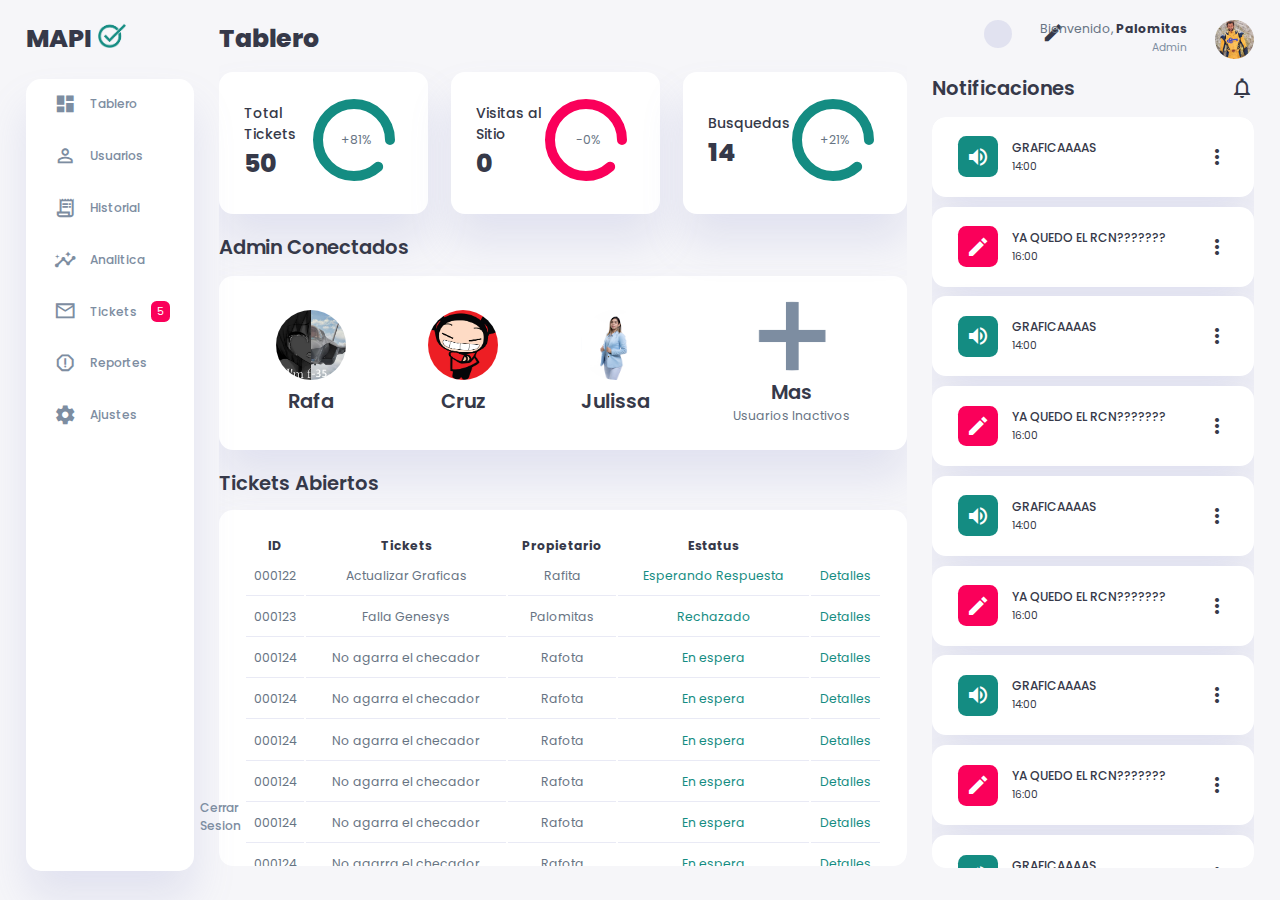
==== Dashboard/index.html @ eaec442a "Add files via upload" ====
<!DOCTYPE html>
<html lang="esp">

<head>
    <meta charset="UTF-8">
    <meta name="viewport" content="width=device-width, initial-scale=1.0">
    <link href="https://fonts.googleapis.com/icon?family=Material+Icons+Sharp" rel="stylesheet">
    <link rel="stylesheet" href="style.css">
    <title>Mesa Ayuda Procesamiento Informacion | Manuel Palomares</title>
</head>

<body>

    <div class="container">
        <!-- Sidebar -->
        <aside>
            <div class="toggle">
                <div class="logo">
                    <h1>MAPI</h1><img src="images/logo.png">
                </div>
                <div class="close" id="close-btn">
                </div>
            </div>

            <div class="sidebar" class="active">
                <a href="#">
                    <span class="material-icons-sharp">
                        dashboard
                    </span>
                    <h3>Tablero</h3>
                </a>
                <a href="#">
                    <span class="material-icons-sharp">
                        person_outline
                    </span>
                    <h3>Usuarios</h3>
                </a>
                <a href="#">
                    <span class="material-icons-sharp">
                        receipt_long
                    </span>
                    <h3>Historial</h3>
                </a>
                <a href="#">
                    <span class="material-icons-sharp">
                        insights
                    </span>
                    <h3>Analitica</h3>
                </a>
                <a href="#">
                    <span class="material-icons-sharp">
                        mail_outline
                    </span>
                    <h3>Tickets</h3>
                    <span class="message-count">5</span>
                </a>
                <a href="#">
                    <span class="material-icons-sharp">
                        report_gmailerrorred
                    </span>
                    <h3>Reportes</h3>
                </a>
                <a href="#">
                    <span class="material-icons-sharp">
                        settings
                    </span>
                    <h3>Ajustes</h3>
                </a>
                <a href="#">
                    <span class="material-icons-sharp">
                        logout
                    </span>
                    <h3>Cerrar Sesion</h3>
                </a>
            </div>
        </aside>
        <!-- End of Sidebar Section -->

        <!-- Main Content -->
        <main>
            <h1>Tablero</h1>
            <!-- Analyses -->
            <div class="analyse">
                <div class="tickets">
                    <div class="status">
                        <div class="info">
                            <h3>Total Tickets</h3>
                            <h1>50</h1>
                        </div>
                        <div class="progresss">
                            <svg>
                                <circle cx="38" cy="38" r="36"></circle>
                            </svg>
                            <div class="percentage">
                                <p>+81%</p>
                            </div>
                        </div>
                    </div>
                </div>
                <div class="visits">
                    <div class="status">
                        <div class="info">
                            <h3>Visitas al Sitio</h3>
                            <h1>0</h1>
                        </div>
                        <div class="progresss">
                            <svg>
                                <circle cx="38" cy="38" r="36"></circle>
                            </svg>
                            <div class="percentage">
                                <p>-0%</p>
                            </div>
                        </div>
                    </div>
                </div>
                <div class="searches">
                    <div class="status">
                        <div class="info">
                            <h3>Busquedas</h3>
                            <h1>14</h1>
                        </div>
                        <div class="progresss">
                            <svg>
                                <circle cx="38" cy="38" r="36"></circle>
                            </svg>
                            <div class="percentage">
                                <p>+21%</p>
                            </div>
                        </div>
                    </div>
                </div>
            </div>
            <!-- End of Analyses -->

            <!-- New Users Section -->
            <div class="new-users">
                <h2>Admin Conectados</h2>
                <div class="user-list">
                    <div class="user">
                        <img src="images/profile-2.jpg">
                        <h2>Rafa</h2>

                    </div>
                    <div class="user">
                        <img src="images/cruz.png">
                        <h2>Cruz</h2>
                    </div>
                    <div class="user">
                        <img src="images/profile-4.jpg">
                        <h2>Julissa</h2>
                    </div>
                    <div class="user">
                        <img src="images/plus.png">
                        <h2>Mas</h2>
                        <p>Usuarios Inactivos</p>
                    </div>
                </div>
            </div>
            <!-- End of New Users Section -->

            <!-- Recent Orders Table -->
            <div class="recent-orders">
                <h2>Tickets Abiertos</h2>
                <table>
                    <thead>
                        <tr>
                            <th>ID</th>
                            <th>Tickets</th>
                            <th>Propietario</th>
                            <th>Estatus</th>
                            <th></th>
                        </tr>
                    </thead>
                    <tbody></tbody>
                </table>
                <a href="#">Mostrar todos</a>
            </div>
            <!-- End of Recent Orders -->

        </main>
        <!-- End of Main Content -->

        <!-- Right Section -->
        <div class="right-section">
            <div class="nav">
                <button id="menu-btn">
                    <span class="material-icons-sharp">
                        menu
                    </span>
                </button>
                <div class="dark-mode">
                    <span class="material-icons-sharp active">
                        light_mode
                    </span>
                    <span class="material-icons-sharp">
                        dark_mode
                    </span>
                </div>

                <div class="profile">
                    <div class="info">
                        <p>Bienvenido, <b>Palomitas</b></p>
                        <small class="text-muted">Admin</small>
                    </div>
                    <div class="profile-photo">
                        <img src="images/admin.jpg">
                    </div>
                </div>

            </div>
            <!-- End of Nav -->

            <div class="headreminders">
                <h2>Notificaciones</h2>
            <span class="material-icons-sharp">
                notifications_none
            </span>
            </div>

            <div class="notifications">
                <div class="header">
                </div>

                <div class="notification">
                    <div class="icon">
                        <span class="material-icons-sharp">
                            volume_up
                        </span>
                    </div>
                    <div class="content">
                        <div class="info">
                            <h3>GRAFICAAAAS</h3>
                            <small class="text_muted">
                                14:00
                            </small>
                        </div>
                        <span class="material-icons-sharp">
                            more_vert
                        </span>
                    </div>
                </div>

                <div class="notification deactive">
                    <div class="icon">
                        <span class="material-icons-sharp">
                            edit
                        </span>
                    </div>
                    <div class="content">
                        <div class="info">
                            <h3>YA QUEDO EL RCN???????</h3>
                            <small class="text_muted">
                                16:00
                            </small>
                        </div>  
                        <span class="material-icons-sharp">
                            more_vert
                        </span>
                    </div>
                </div>

                <div class="notification">
                    <div class="icon">
                        <span class="material-icons-sharp">
                            volume_up
                        </span>
                    </div>
                    <div class="content">
                        <div class="info">
                            <h3>GRAFICAAAAS</h3>
                            <small class="text_muted">
                                14:00
                            </small>
                        </div>
                        <span class="material-icons-sharp">
                            more_vert
                        </span>
                    </div>
                </div>

                <div class="notification deactive">
                    <div class="icon">
                        <span class="material-icons-sharp">
                            edit
                        </span>
                    </div>
                    <div class="content">
                        <div class="info">
                            <h3>YA QUEDO EL RCN???????</h3>
                            <small class="text_muted">
                                16:00
                            </small>
                        </div>  
                        <span class="material-icons-sharp">
                            more_vert
                        </span>
                    </div>
                </div>

                <div class="notification">
                    <div class="icon">
                        <span class="material-icons-sharp">
                            volume_up
                        </span>
                    </div>
                    <div class="content">
                        <div class="info">
                            <h3>GRAFICAAAAS</h3>
                            <small class="text_muted">
                                14:00
                            </small>
                        </div>
                        <span class="material-icons-sharp">
                            more_vert
                        </span>
                    </div>
                </div>

                <div class="notification deactive">
                    <div class="icon">
                        <span class="material-icons-sharp">
                            edit
                        </span>
                    </div>
                    <div class="content">
                        <div class="info">
                            <h3>YA QUEDO EL RCN???????</h3>
                            <small class="text_muted">
                                16:00
                            </small>
                        </div>  
                        <span class="material-icons-sharp">
                            more_vert
                        </span>
                    </div>
                </div>

                <div class="notification">
                    <div class="icon">
                        <span class="material-icons-sharp">
                            volume_up
                        </span>
                    </div>
                    <div class="content">
                        <div class="info">
                            <h3>GRAFICAAAAS</h3>
                            <small class="text_muted">
                                14:00
                            </small>
                        </div>
                        <span class="material-icons-sharp">
                            more_vert
                        </span>
                    </div>
                </div>

                <div class="notification deactive">
                    <div class="icon">
                        <span class="material-icons-sharp">
                            edit
                        </span>
                    </div>
                    <div class="content">
                        <div class="info">
                            <h3>YA QUEDO EL RCN???????</h3>
                            <small class="text_muted">
                                16:00
                            </small>
                        </div>  
                        <span class="material-icons-sharp">
                            more_vert
                        </span>
                    </div>
                </div>

                <div class="notification">
                    <div class="icon">
                        <span class="material-icons-sharp">
                            volume_up
                        </span>
                    </div>
                    <div class="content">
                        <div class="info">
                            <h3>GRAFICAAAAS</h3>
                            <small class="text_muted">
                                14:00
                            </small>
                        </div>
                        <span class="material-icons-sharp">
                            more_vert
                        </span>
                    </div>
                </div>

                <div class="notification deactive">
                    <div class="icon">
                        <span class="material-icons-sharp">
                            edit
                        </span>
                    </div>
                    <div class="content">
                        <div class="info">
                            <h3>YA QUEDO EL RCN???????</h3>
                            <small class="text_muted">
                                16:00
                            </small>
                        </div>  
                        <span class="material-icons-sharp">
                            more_vert
                        </span>
                    </div>
                </div>

                <div class="notification add-reminder">
                    <div>
                        <span class="material-icons-sharp">
                            remove  
                        </span>
                        <h3>Eliminar Notificaciones</h3>
                    </div>
                </div>

            </div>

        </div>


    </div>

    <script src="orders.js"></script>
    <script src="index.js"></script>
</body>

</html>
---- Dashboard/style.css ----
@import url('https://fonts.googleapis.com/css2?family=Poppins:wght@300;400;500;600;700;800&display=swap');

:root{
    --color-primary: #148C82;
    --color-danger: #fa005a;
    --color-success: #148C82;
    --color-warning: #f0c85c;
    --color-white: #fff;
    --color-info-dark: #7d8da1;
    --color-dark: #363949;
    --color-light: rgba(132, 139, 200, 0.18);
    --color-dark-variant: #677483;
    --color-background: #f6f6f9;

    --card-border-radius: 1rem;
    --border-radius-1: 0.4rem;
    --border-radius-2: 1rem;

    --card-padding: 1.8rem;
    --padding-1: 1.2rem;

    --box-shadow: 0 2rem 3rem var(--color-light);
}

.dark-mode-variables{
    --color-background: #181a1e;
    --color-white: #202528;
    --color-dark: #edeffd;
    --color-dark-variant: #a3bdcc;
    --color-light: rgba(0, 0, 0, 0.4);
    --box-shadow: 0 2rem 3rem var(--color-light);
}

*{
    margin: 0;
    padding: 0;
    outline: 0;
    appearance: 0;
    border: 0;
    text-decoration: none;
    box-sizing: border-box;
}

html{
    font-size: 14px;
}

body{
    width: 100vw;
    height: 100vh;
    font-family: 'Poppins', sans-serif;
    font-size: 0.88rem;
    user-select: none;
    overflow-x: hidden;
    color: var(--color-dark);
    background-color: var(--color-background);
}

a{
    color: var(--color-dark);
}

img{
    display: block;
    width: 100%;
    object-fit: cover;
}

h1{
    font-weight: 800;
    font-size: 1.8rem;
}

h2{
    font-weight: 600;
    font-size: 1.4rem;
}

h3{
    font-weight: 500;
    font-size: 0.87rem;
}

small{
    font-size: 0.76rem;
}

p{
    color: var(--color-dark-variant);
}

b{
    color: var(--color-dark);
}

.text-muted{
    color: var(--color-info-dark);
}

.primary{
    color: var(--color-primary);
}

.danger{
    color: var(--color-danger);
}

.success{
    color: var(--color-success);
}

.warning{
    color: var(--color-warning);
}

.container{
    display: grid;
    width: 96%;
    margin: 0 auto;
    gap: 1.8rem;
    grid-template-columns: 12rem auto 23rem;
}

aside{
    height: 100vh;
}

aside .toggle{
    display: flex;
    align-items: center;
    justify-content: space-between;
    margin-top: 1.4rem;
}

aside .toggle .logo{
    display: flex;
    gap: 0.5rem;
}

aside .toggle .logo img{
    display: flex;
    width: 2rem;
    height: 2rem;
}

aside .toggle .close{
    padding-right: 1rem;
    display: none;
}

aside .sidebar{
    display: flex;
    flex-direction: column;
    background-color: var(--color-white);
    box-shadow: var(--box-shadow);
    border-radius: 15px;
    height: 88vh;
    position: relative;
    top: 1.5rem;
    transition: all 0.3s ease;
}

aside .sidebar:hover{
    box-shadow: none;
}

aside .sidebar a{
    display: flex;
    align-items: center;
    color: var(--color-info-dark);
    height: 3.7rem;
    gap: 1rem;
    position: relative;
    margin-left: 2rem;
    transition: all 0.3s ease;
}

aside .sidebar a span{
    font-size: 1.6rem;
    transition: all 0.3s ease;
}

aside .sidebar a:last-child{
    position: absolute;
    bottom: 2rem;
    width: 100%;
}

aside .sidebar a.active{
    width: 100%;
    color: var(--color-primary);
    background-color: var(--color-light);
    margin-left: 0;
}

aside .sidebar a.active::before{
    content: '';
    width: 6px;
    height: 18px;
    background-color: var(--color-primary);
}

aside .sidebar a.active span{
    color: var(--color-primary);
    margin-left: calc(1rem - 3px);
}

aside .sidebar a:hover{
    color: var(--color-primary);
}

aside .sidebar a:hover span{
    margin-left: 0.6rem;
}

aside .sidebar .message-count{
    background-color: var(--color-danger);
    padding: 2px 6px;
    color: var(--color-white);
    font-size: 11px;
    border-radius: var(--border-radius-1);
}

main{
    margin-top: 1.4rem;
    overflow-y: scroll;
    height: 94vh;
    border-radius: var(--card-border-radius);
}

MAIN::-webkit-scrollbar{
    width: 0.5REM;
}

main::-webkit-scrollbar-thumb{
    background-color: var(--color-primary);
    border-radius: var(--border-radius-2);
}

main .analyse{
    display: grid;
    grid-template-columns: repeat(3, 1fr);
    gap: 1.6rem;
}

main .analyse > div{
    background-color: var(--color-white);
    padding: var(--card-padding);
    border-radius: var(--card-border-radius);
    margin-top: 1rem;
    box-shadow: var(--box-shadow);
    cursor: pointer;
    transition: all 0.3s ease;
}

main .analyse > div:hover{
    box-shadow: none;
    background-color: var(--color-light);
}

main .analyse > div .status{
    display: flex;
    align-items: center;
    justify-content: space-between;
}

main .analyse h3{
    font-size: 1rem;

}

main .analyse .progresss{
    position: relative;
    width: 92px;
    height: 92px;
    border-radius: 50%;
    
}

main .analyse svg{
    width: 7rem;
    height: 7rem;
}

main .analyse svg circle{
    fill: none;
    stroke-width: 10;
    stroke-linecap: round;
    transform: translate(5px, 5px);
}

main .analyse .tickets svg circle{
    stroke: var(--color-success);
    stroke-dashoffset: -30;
    stroke-dasharray: 200;
}

main .analyse .visits svg circle{
    stroke: var(--color-danger);
    stroke-dashoffset: -30;
    stroke-dasharray: 200;
}

main .analyse .searches svg circle{
    stroke: var(--color-primary);
    stroke-dashoffset: -30;
    stroke-dasharray: 200;
}

main .analyse .progresss .percentage{
    position: absolute;
    top: -3px;
    left: -1px;
    display: flex;
    align-items: center;
    justify-content: center;
    height: 100%;
    width: 100%;
}

main .new-users{
    margin-top: 1.3rem;
}

main .new-users .user-list{
    background-color: var(--color-white);
    padding: var(--card-padding);
    border-radius: var(--card-border-radius);
    margin-top: 1rem;
    box-shadow: var(--box-shadow);
    display: flex;
    justify-content: space-around;
    flex-wrap: wrap;
    gap: 1.4rem;
    cursor: pointer;
    transition: all 0.3s ease;
}

main .new-users .user-list:hover{
    box-shadow: none;
}

main .new-users .user-list .user{
    display: flex;
    flex-direction: column;
    align-items: center;
    justify-content: center;
}

main .new-users .user-list .user img{
    width: 5rem;
    height: 5rem;
    margin-bottom: 0.4rem;
    border-radius: 50%;
}

main .new-users .user-list .user img:hover{
    border-radius:  40%;
    box-shadow: var(--box-shadow);
}

main .recent-orders{
    margin-top: 1.3rem;
}

main .recent-orders h2{
    margin-bottom: 0.8rem;
}

main .recent-orders table{
    background-color: var(--color-white);
    width: 100%;
    padding: var(--card-padding);
    text-align: center;
    box-shadow: var(--box-shadow);
    border-radius: var(--card-border-radius);
    transition: all 0.3s ease;
}

main .recent-orders table:hover{
    box-shadow: none;

}

main table tbody td{
    height: 2.8rem;
    border-bottom: 1px solid var(--color-light);
    color: var(--color-dark-variant);
}

main table tbody tr:last-child td{
    border: none;
}

main .recent-orders a{
    text-align: center;
    display: block;
    margin: 1rem auto;
    color: var(--color-primary);
}

.right-section{
    margin-top: 1.4rem;
}

.right-section .nav{
    display: flex;
    justify-content: end;
    gap: 2rem;
}

.right-section .nav button{
    display: none;
}

.right-section .dark-mode{
    background-color: var(--color-light);
    display: flex;
    justify-content: space-between;
    align-items: center;
    height: 2rem;
    width: 2rem;
    cursor: pointer;
    border-radius: 50%;
}

.right-section .dark-mode span{
    font-size: 1.6rem;
    width: 100%;
    height: 100%;
    display: flex;
    align-items: center;
    justify-content: center;
}

.right-section .dark-mode span.active{
    display: none;
    background-color: var(--color-primary);
    color: white;
    border-radius: 50%;
}

.right-section .nav .profile{
    display: flex;
    gap: 2rem;
    text-align: right;
}

.right-section .nav .profile .profile-photo{
    width: 2.8rem;
    height: 2.8rem;
    border-radius: 50%;
    overflow: hidden;
}

.right-section .user-profile{
    display: flex;
    justify-content: center;
    text-align: center;
    margin-top: 1rem;
    background-color: var(--color-white);
    padding: var(--card-padding);
    border-radius: var(--card-border-radius);
    box-shadow: var(--box-shadow);
    cursor: pointer;
    transition: all 0.3s ease;
}



.right-section .user-profile img{
    width: 11rem;
    height: auto;
    margin-bottom: 0.8rem;
    border-radius: 50%;
}
.right-section .user-profile img:hover{
    border-radius: 40%;
    transition: all 0.3ms ease;
}
.right-section .user-profile h2{
    margin-bottom: 0.2rem;
}

.headreminders{
    margin-top: 1rem;
    display: flex;
    align-items: center;
    justify-content: space-between;
}

.right-section .notifications{
    margin-top: 1rem;
    overflow-y: scroll;
    height: 83.5vh;
    border-radius: var(--border-radius-2);
}

.right-section .notifications::-webkit-scrollbar{
    width: 0.5rem;
    background-color: transparent;
}

.right-section .notifications::-webkit-scrollbar-thumb{
    background-color: var(--color-primary);
    border-radius: var(--border-radius-2);
}

.right-section .notifications .header{
    display: flex;
    align-items: center;
    justify-content: space-between;
}

.right-section .notifications .header span{
    padding: 10px;
    box-shadow: var(--box-shadow);
    background-color: var(--color-white);
    border-radius: 50%;
}

.right-section .notifications .notification{
    background-color: var(--color-white);
    display: flex;
    align-items: center;
    gap: 1rem;
    margin-bottom: 0.7rem;
    padding: 1.4rem var(--card-padding);
    border-radius: var(--border-radius-2);
    box-shadow: var(--box-shadow);
    cursor: pointer;
    transition: all 0.3s ease;
}

.right-section .notifications .notification:hover{
    box-shadow: none;
    background-color: var(--color-light);
}

.right-section .notifications .notification .content{
    display: flex;
    justify-content: space-between;
    align-items: center;
    margin: 0;
    width: 100%;
}

.right-section .notifications .notification .icon{
    padding: 0.6rem;
    color: var(--color-white);
    background-color: var(--color-success);
    border-radius: 20%;
    display: flex;
}

.right-section .notifications .notification.deactive .icon{
    background-color: var(--color-danger);
}

.right-section .notifications .add-reminder{
    background-color: var(--color-white);
    border: 2px dashed var(--color-primary);
    color: var(--color-primary);
    display: flex;
    align-items: center;
    justify-content: center;
    cursor: pointer;
}

.right-section .notifications .add-reminder:hover{
    background-color: var(--color-primary);
    color: white;
}

.right-section .notifications .add-reminder div{
    display: flex;
    align-items: center;
    gap: 0.6rem;
}

@media screen and (max-width: 1200px) {
    .container{
        width: 95%;
        grid-template-columns: 7rem auto 23rem;
    }

    aside .logo h2{
        display: none;
    }

    aside .sidebar h3{
        display: none;
    }

    aside .sidebar a{
        width: 5.6rem;
    }

    aside .sidebar a:last-child{
        position: relative;
        margin-top: 1.8rem;
    }

    main .analyse{
        grid-template-columns: 1fr;
        gap: 0;
    }

    main .new-users .user-list .user{
        flex-basis: 40%;
    }

    main .recent-orders {
        width: 94%;
        position: absolute;
        left: 50%;
        transform: translateX(-50%);
        margin: 2rem 0 0 0.8rem;
    }

    main .recent-orders table{
        width: 83vw;
    }

    main table thead tr th:last-child,
    main table thead tr th:first-child{
        display: none;
    }

    main table tbody tr td:last-child,
    main table tbody tr td:first-child{
        display: none;
    }

}

@media screen and (max-width: 768px) {
    .container{
        width: 100%;
        grid-template-columns: 1fr;
        padding: 0 var(--padding-1);
    }

    aside{
        position: fixed;
        background-color: var(--color-white);
        width: 15rem;
        z-index: 3;
        box-shadow: 1rem 3rem 4rem var(--color-light);
        height: 100vh;
        left: -100%;
        display: none;
        animation: showMenu 0.4s ease forwards;
    }

    @keyframes showMenu {
       to{
        left: 0;
       } 
    }

    aside .logo{
        margin-left: 1rem;
    }

    aside .logo h2{
        display: inline;
    }

    aside .sidebar h3{
        display: inline;
    }

    aside .sidebar a{
        width: 100%;
        height: 3.4rem;
    }

    aside .sidebar a:last-child{
        position: absolute;
        bottom: 5rem;
    }

    aside .toggle .close{
        display: inline-block;
        cursor: pointer;
    }

    main{
        margin-top: 8rem;
        padding: 0 1rem;
    }

    main .new-users .user-list .user{
        flex-basis: 35%;
    }

    main .recent-orders{
        position: relative;
        margin: 3rem 0 0 0;
        width: 100%;
    }

    main .recent-orders table{
        width: 100%;
        margin: 0;
    }

    .right-section{
        width: 94%;
        margin: 0 auto 4rem;
    }

    .right-section .nav{
        position: fixed;
        top: 0;
        left: 0;
        align-items: center;
        background-color: var(--color-white);
        padding: 0 var(--padding-1);
        height: 4.6rem;
        width: 100%;
        z-index: 2;
        box-shadow: 0 1rem 1rem var(--color-light);
        margin: 0;
    }

    .right-section .nav .dark-mode{
        width: 4.4rem;
        position: absolute;
        left: 66%;
    }

    .right-section .profile .info{
        display: none;
    }

    .right-section .nav button{
        display: inline-block;
        background-color: transparent;
        cursor: pointer;
        color: var(--color-dark);
        position: absolute;
        left: 1rem;
    }

    .right-section .nav button span{
        font-size: 2rem;
    }

}
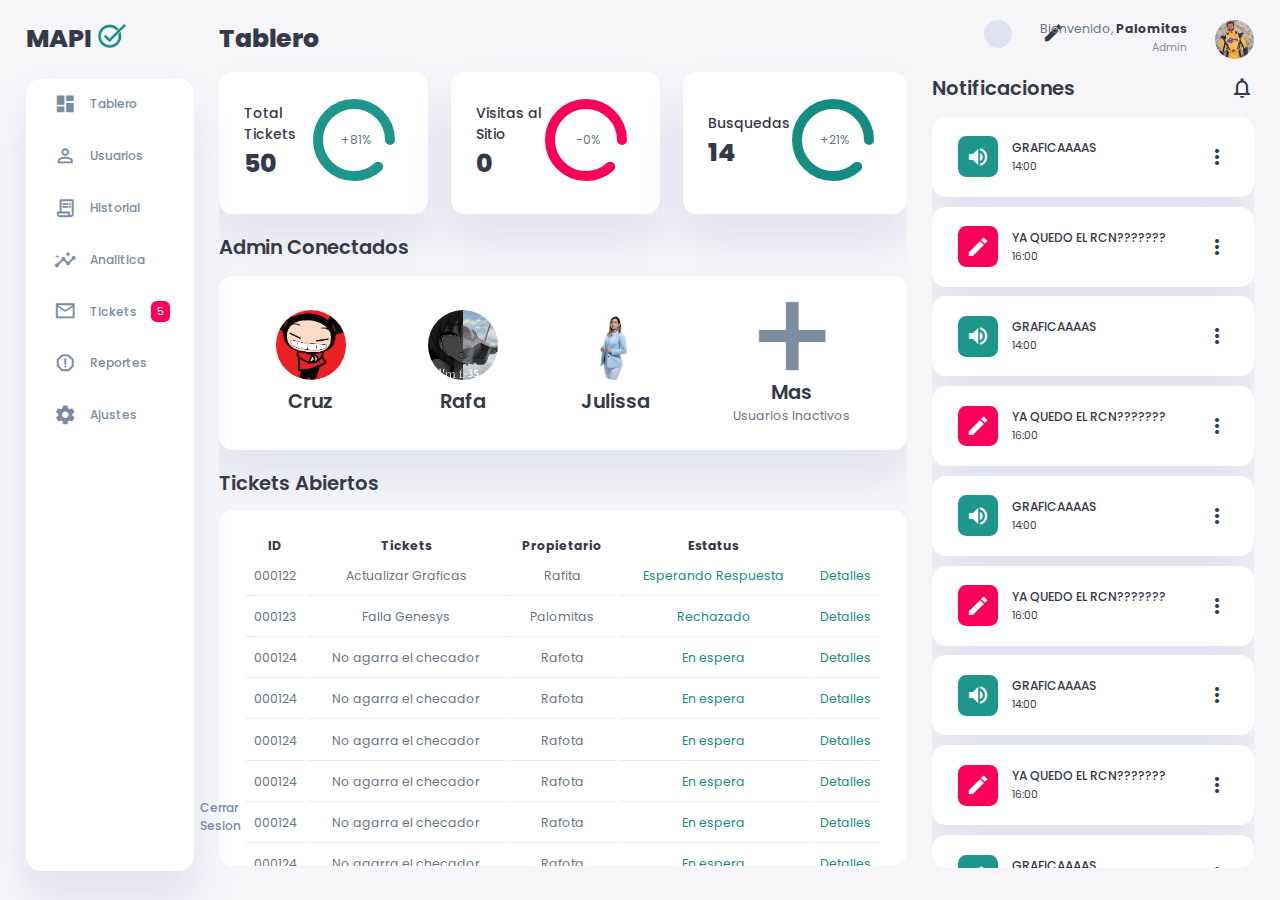
==== commit 48544015: "changed order" ====
--- a/Dashboard/index.html
+++ b/Dashboard/index.html
@@ -134,19 +134,18 @@
 
             <!-- New Users Section -->
             <div class="new-users">
-                <h2>Admin Conectados</h2>
+                <h2>Admin Conectados</h2>   
                 <div class="user-list">
+                    <div class="user">
+                        <img src="images/profile-1.jpg">
+                        <h2>Cruz</h2>
+                    </div>
                     <div class="user">
                         <img src="images/profile-2.jpg">
                         <h2>Rafa</h2>
-
                     </div>
                     <div class="user">
-                        <img src="images/cruz.png">
-                        <h2>Cruz</h2>
-                    </div>
-                    <div class="user">
-                        <img src="images/profile-4.jpg">
+                        <img src="images/profile-3.jpg">
                         <h2>Julissa</h2>
                     </div>
                     <div class="user">
--- a/Dashboard/style.css
+++ b/Dashboard/style.css
@@ -3,7 +3,7 @@
 :root{
     --color-primary: #148C82;
     --color-danger: #fa005a;
-    --color-success: #148C82;
+    --color-success: #1e968c;
     --color-warning: #f0c85c;
     --color-white: #fff;
     --color-info-dark: #7d8da1;
